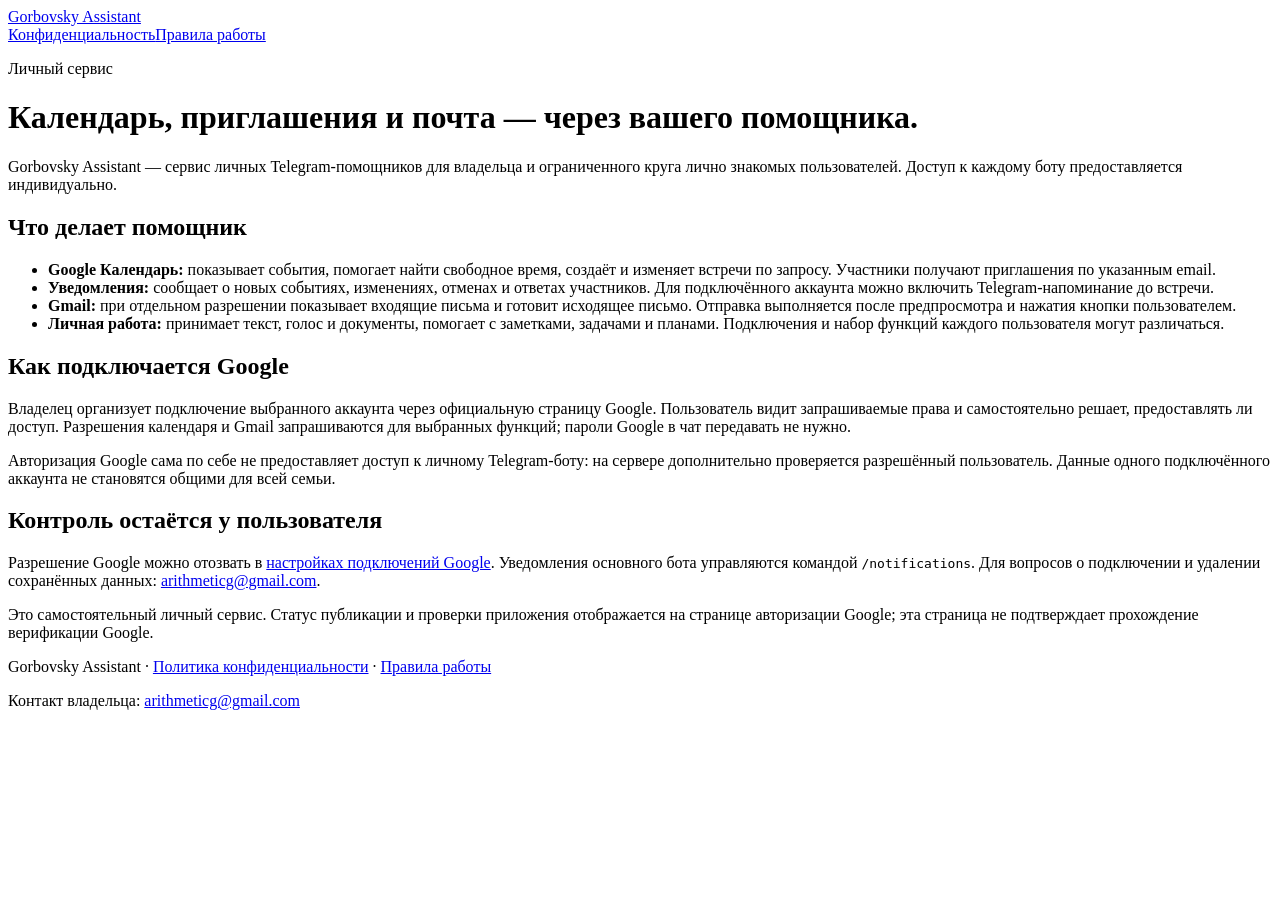
==== index.html @ 18955502 "Publish Gorbovsky Assistant index.html" ====
<!doctype html>
<html lang="ru"><head><meta charset="utf-8"><meta name="viewport" content="width=device-width,initial-scale=1"><meta name="description" content="Gorbovsky Assistant — личный Telegram-помощник для календаря, приглашений и почты."><title>Gorbovsky Assistant — личный помощник</title><link rel="stylesheet" href="site.css"></head>
<body><header><a href="index.html">Gorbovsky Assistant</a><nav aria-label="Навигация"><a href="privacy.html">Конфиденциальность</a><a href="terms.html">Правила работы</a></nav></header>
<main><p class="eyebrow">Личный сервис</p><h1>Календарь, приглашения и почта — через вашего помощника.</h1><p class="lead">Gorbovsky Assistant — сервис личных Telegram-помощников для владельца и ограниченного круга лично знакомых пользователей. Доступ к каждому боту предоставляется индивидуально.</p>
<section class="card"><h2>Что делает помощник</h2><ul><li><strong>Google Календарь:</strong> показывает события, помогает найти свободное время, создаёт и изменяет встречи по запросу. Участники получают приглашения по указанным email.</li><li><strong>Уведомления:</strong> сообщает о новых событиях, изменениях, отменах и ответах участников. Для подключённого аккаунта можно включить Telegram-напоминание до встречи.</li><li><strong>Gmail:</strong> при отдельном разрешении показывает входящие письма и готовит исходящее письмо. Отправка выполняется после предпросмотра и нажатия кнопки пользователем.</li><li><strong>Личная работа:</strong> принимает текст, голос и документы, помогает с заметками, задачами и планами. Подключения и набор функций каждого пользователя могут различаться.</li></ul></section>
<section><h2>Как подключается Google</h2><p>Владелец организует подключение выбранного аккаунта через официальную страницу Google. Пользователь видит запрашиваемые права и самостоятельно решает, предоставлять ли доступ. Разрешения календаря и Gmail запрашиваются для выбранных функций; пароли Google в чат передавать не нужно.</p><p>Авторизация Google сама по себе не предоставляет доступ к личному Telegram-боту: на сервере дополнительно проверяется разрешённый пользователь. Данные одного подключённого аккаунта не становятся общими для всей семьи.</p></section>
<section><h2>Контроль остаётся у пользователя</h2><p>Разрешение Google можно отозвать в <a href="https://myaccount.google.com/connections">настройках подключений Google</a>. Уведомления основного бота управляются командой <code>/notifications</code>. Для вопросов о подключении и удалении сохранённых данных: <a href="mailto:arithmeticg@gmail.com">arithmeticg@gmail.com</a>.</p><p class="notice">Это самостоятельный личный сервис. Статус публикации и проверки приложения отображается на странице авторизации Google; эта страница не подтверждает прохождение верификации Google.</p></section>
</main><footer><p>Gorbovsky Assistant · <a href="privacy.html">Политика конфиденциальности</a> · <a href="terms.html">Правила работы</a></p><p>Контакт владельца: <a href="mailto:arithmeticg@gmail.com">arithmeticg@gmail.com</a></p></footer></body></html>
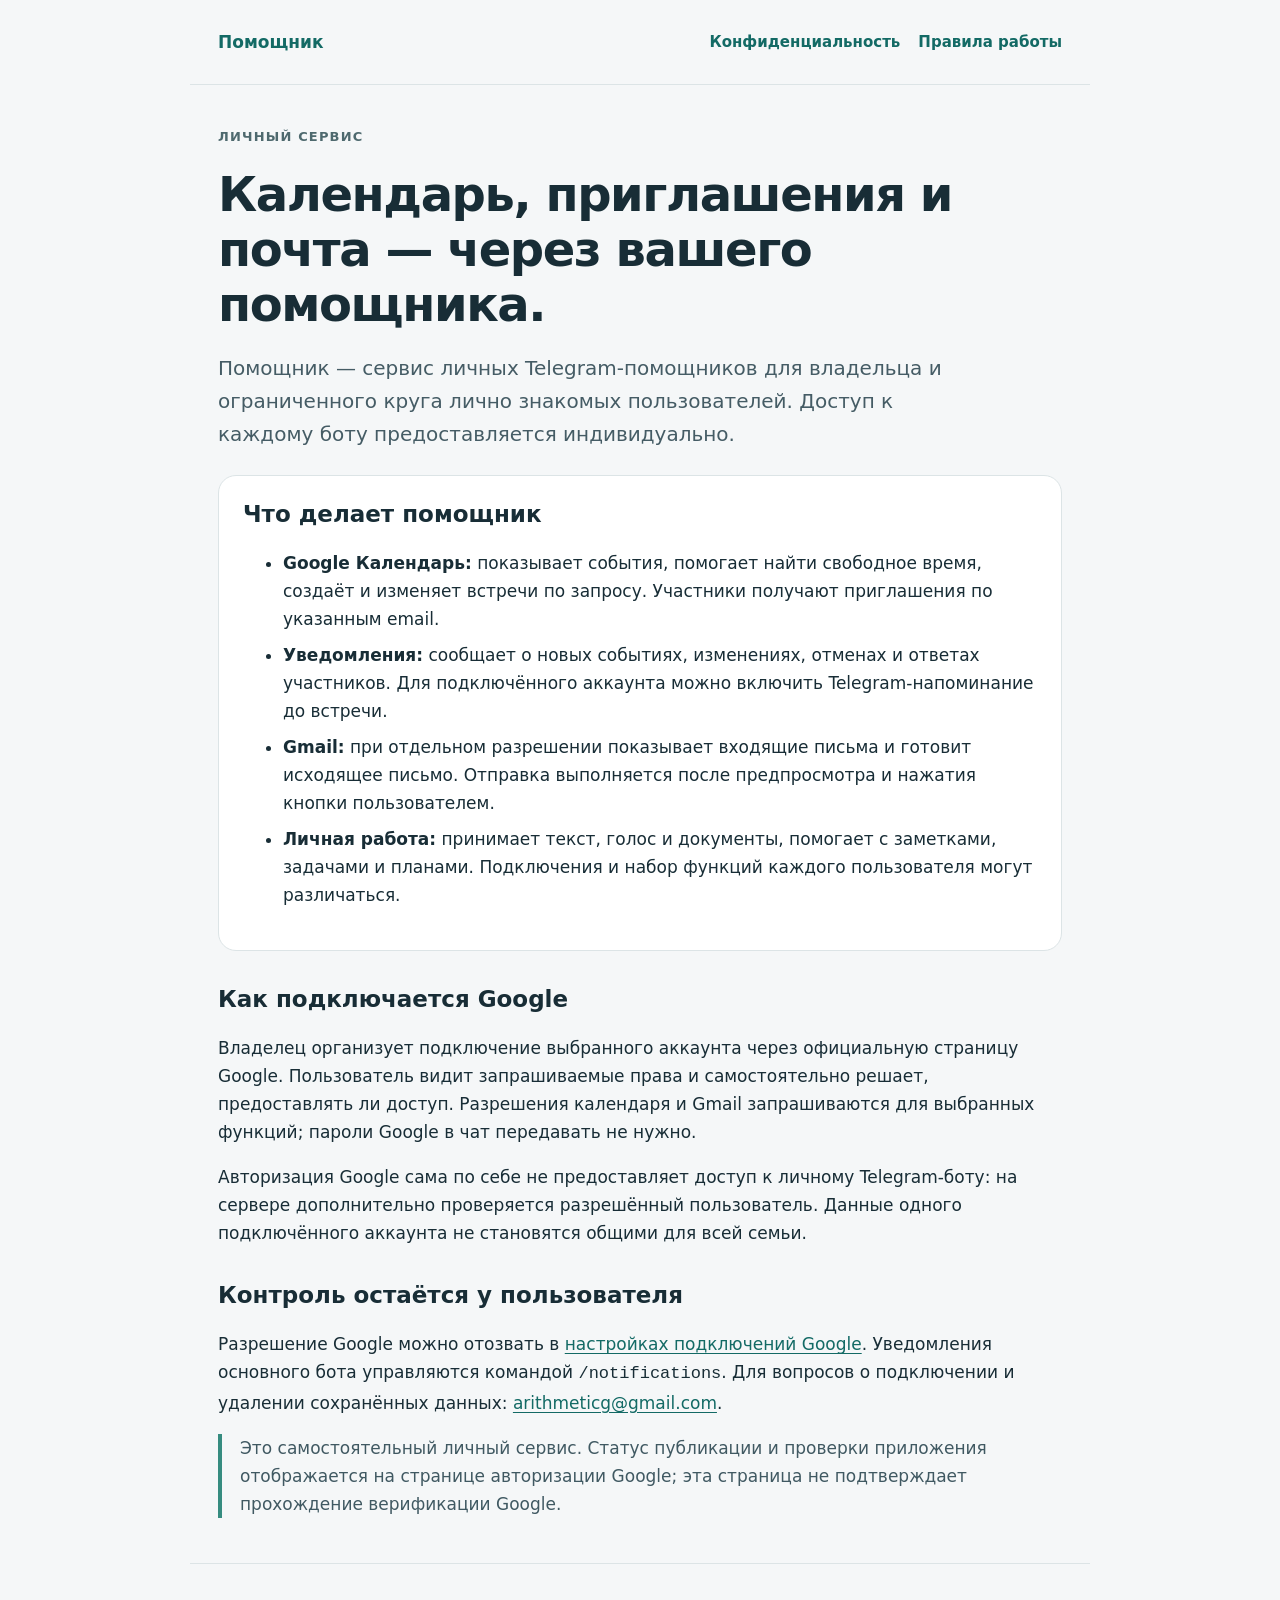
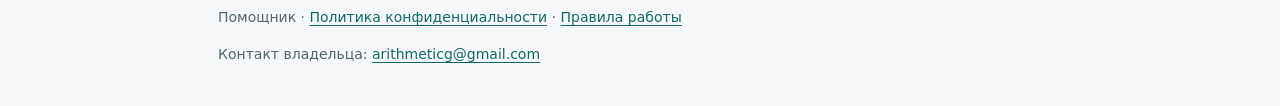
==== commit 711bacf7: "Use neutral application name Помощник" ====
--- a/index.html
+++ b/index.html
@@ -1,8 +1,8 @@
 <!doctype html>
-<html lang="ru"><head><meta charset="utf-8"><meta name="viewport" content="width=device-width,initial-scale=1"><meta name="description" content="Gorbovsky Assistant — личный Telegram-помощник для календаря, приглашений и почты."><title>Gorbovsky Assistant — личный помощник</title><link rel="stylesheet" href="site.css"></head>
-<body><header><a href="index.html">Gorbovsky Assistant</a><nav aria-label="Навигация"><a href="privacy.html">Конфиденциальность</a><a href="terms.html">Правила работы</a></nav></header>
-<main><p class="eyebrow">Личный сервис</p><h1>Календарь, приглашения и почта — через вашего помощника.</h1><p class="lead">Gorbovsky Assistant — сервис личных Telegram-помощников для владельца и ограниченного круга лично знакомых пользователей. Доступ к каждому боту предоставляется индивидуально.</p>
+<html lang="ru"><head><meta charset="utf-8"><meta name="viewport" content="width=device-width,initial-scale=1"><meta name="description" content="Помощник — личный Telegram-помощник для календаря, приглашений и почты."><title>Помощник — личный помощник</title><link rel="stylesheet" href="site.css"></head>
+<body><header><a href="index.html">Помощник</a><nav aria-label="Навигация"><a href="privacy.html">Конфиденциальность</a><a href="terms.html">Правила работы</a></nav></header>
+<main><p class="eyebrow">Личный сервис</p><h1>Календарь, приглашения и почта — через вашего помощника.</h1><p class="lead">Помощник — сервис личных Telegram-помощников для владельца и ограниченного круга лично знакомых пользователей. Доступ к каждому боту предоставляется индивидуально.</p>
 <section class="card"><h2>Что делает помощник</h2><ul><li><strong>Google Календарь:</strong> показывает события, помогает найти свободное время, создаёт и изменяет встречи по запросу. Участники получают приглашения по указанным email.</li><li><strong>Уведомления:</strong> сообщает о новых событиях, изменениях, отменах и ответах участников. Для подключённого аккаунта можно включить Telegram-напоминание до встречи.</li><li><strong>Gmail:</strong> при отдельном разрешении показывает входящие письма и готовит исходящее письмо. Отправка выполняется после предпросмотра и нажатия кнопки пользователем.</li><li><strong>Личная работа:</strong> принимает текст, голос и документы, помогает с заметками, задачами и планами. Подключения и набор функций каждого пользователя могут различаться.</li></ul></section>
 <section><h2>Как подключается Google</h2><p>Владелец организует подключение выбранного аккаунта через официальную страницу Google. Пользователь видит запрашиваемые права и самостоятельно решает, предоставлять ли доступ. Разрешения календаря и Gmail запрашиваются для выбранных функций; пароли Google в чат передавать не нужно.</p><p>Авторизация Google сама по себе не предоставляет доступ к личному Telegram-боту: на сервере дополнительно проверяется разрешённый пользователь. Данные одного подключённого аккаунта не становятся общими для всей семьи.</p></section>
 <section><h2>Контроль остаётся у пользователя</h2><p>Разрешение Google можно отозвать в <a href="https://myaccount.google.com/connections">настройках подключений Google</a>. Уведомления основного бота управляются командой <code>/notifications</code>. Для вопросов о подключении и удалении сохранённых данных: <a href="mailto:arithmeticg@gmail.com">arithmeticg@gmail.com</a>.</p><p class="notice">Это самостоятельный личный сервис. Статус публикации и проверки приложения отображается на странице авторизации Google; эта страница не подтверждает прохождение верификации Google.</p></section>
-</main><footer><p>Gorbovsky Assistant · <a href="privacy.html">Политика конфиденциальности</a> · <a href="terms.html">Правила работы</a></p><p>Контакт владельца: <a href="mailto:arithmeticg@gmail.com">arithmeticg@gmail.com</a></p></footer></body></html>
+</main><footer><p>Помощник · <a href="privacy.html">Политика конфиденциальности</a> · <a href="terms.html">Правила работы</a></p><p>Контакт владельца: <a href="mailto:arithmeticg@gmail.com">arithmeticg@gmail.com</a></p></footer></body></html>
--- a/site.css
+++ b/site.css
@@ -0,0 +1 @@
+:root{font-family:system-ui,-apple-system,BlinkMacSystemFont,"Segoe UI",sans-serif;color:#182d36;background:#f5f7f8;line-height:1.65;font-size:17px}*{box-sizing:border-box}body{margin:0}a{color:#136a65;text-underline-offset:3px}a:hover{color:#0a4945}header,main,footer{max-width:900px;margin:auto;padding:28px}header{display:flex;align-items:center;justify-content:space-between;gap:20px;border-bottom:1px solid #dce4e6}header a{font-weight:700;text-decoration:none}nav{display:flex;gap:18px;font-size:15px}.eyebrow{font-weight:650;font-size:13px;letter-spacing:.09em;text-transform:uppercase;color:#4e696e}h1{font-size:clamp(32px,5vw,48px);line-height:1.14;letter-spacing:-.03em;margin:20px 0}h2{font-size:23px;line-height:1.3;margin-top:34px}.lead{font-size:20px;color:#455c65;max-width:740px}.card{background:#fff;border:1px solid #dce4e6;border-radius:18px;padding:24px;margin:24px 0}.card h2{margin-top:0}li{margin:8px 0}footer{color:#52656c;font-size:14px;border-top:1px solid #dce4e6}p,li{overflow-wrap:anywhere}.notice{border-left:4px solid #368c80;padding-left:18px;color:#405962}.meta{font-size:14px;color:#52656c}@media(max-width:580px){header,main,footer{padding:22px}header{align-items:flex-start;flex-direction:column}nav{flex-wrap:wrap}.card{padding:20px}}
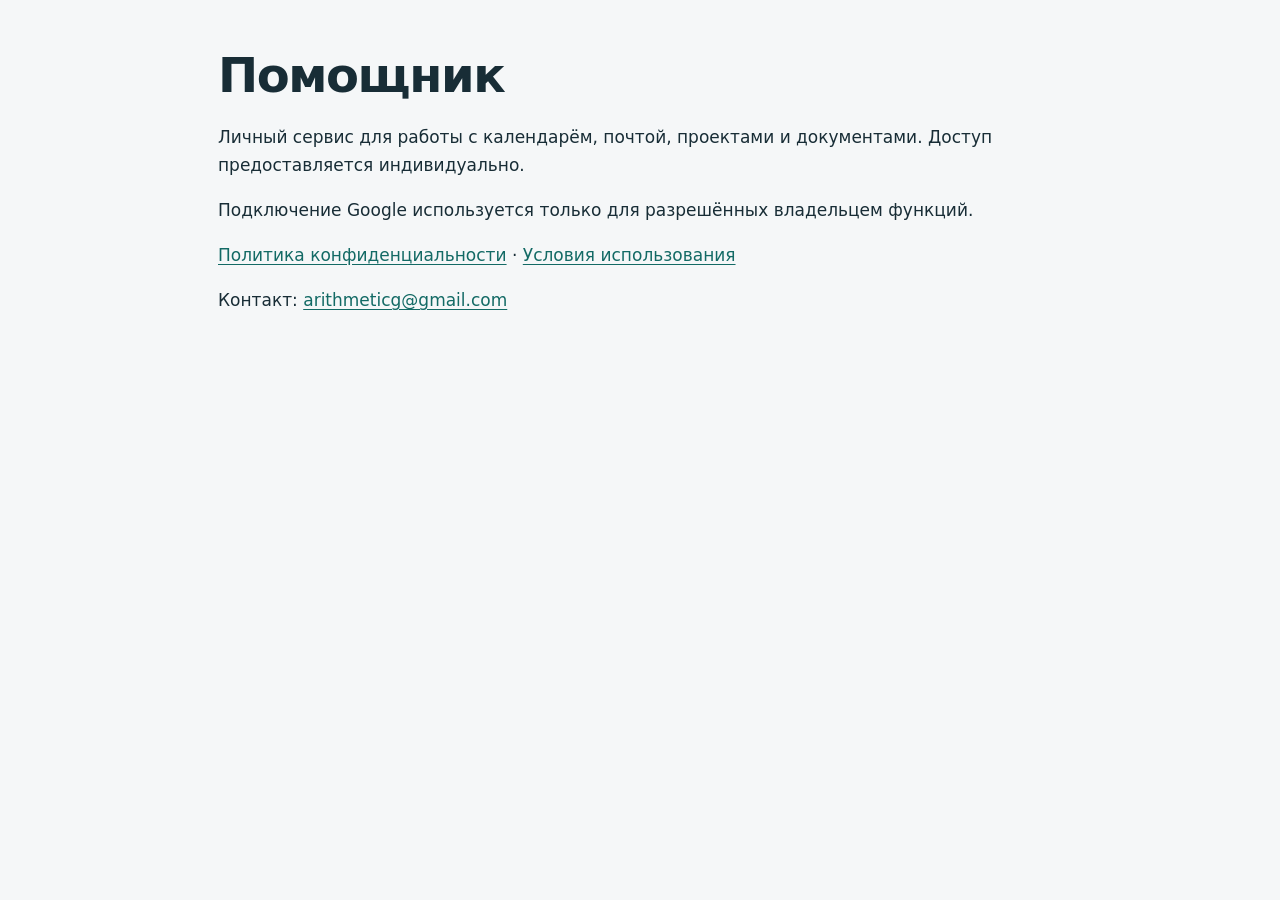
==== commit 50664b5f: "Remove optional public guide at owner's request" ====
--- a/index.html
+++ b/index.html
@@ -1,8 +1,2 @@
 <!doctype html>
-<html lang="ru"><head><meta charset="utf-8"><meta name="viewport" content="width=device-width,initial-scale=1"><meta name="description" content="Помощник — личный Telegram-помощник для календаря, приглашений и почты."><title>Помощник — личный помощник</title><link rel="stylesheet" href="site.css"></head>
-<body><header><a href="index.html">Помощник</a><nav aria-label="Навигация"><a href="privacy.html">Конфиденциальность</a><a href="terms.html">Правила работы</a></nav></header>
-<main><p class="eyebrow">Личный сервис</p><h1>Календарь, приглашения и почта — через вашего помощника.</h1><p class="lead">Помощник — сервис личных Telegram-помощников для владельца и ограниченного круга лично знакомых пользователей. Доступ к каждому боту предоставляется индивидуально.</p>
-<section class="card"><h2>Что делает помощник</h2><ul><li><strong>Google Календарь:</strong> показывает события, помогает найти свободное время, создаёт и изменяет встречи по запросу. Участники получают приглашения по указанным email.</li><li><strong>Уведомления:</strong> сообщает о новых событиях, изменениях, отменах и ответах участников. Для подключённого аккаунта можно включить Telegram-напоминание до встречи.</li><li><strong>Gmail:</strong> при отдельном разрешении показывает входящие письма и готовит исходящее письмо. Отправка выполняется после предпросмотра и нажатия кнопки пользователем.</li><li><strong>Личная работа:</strong> принимает текст, голос и документы, помогает с заметками, задачами и планами. Подключения и набор функций каждого пользователя могут различаться.</li></ul></section>
-<section><h2>Как подключается Google</h2><p>Владелец организует подключение выбранного аккаунта через официальную страницу Google. Пользователь видит запрашиваемые права и самостоятельно решает, предоставлять ли доступ. Разрешения календаря и Gmail запрашиваются для выбранных функций; пароли Google в чат передавать не нужно.</p><p>Авторизация Google сама по себе не предоставляет доступ к личному Telegram-боту: на сервере дополнительно проверяется разрешённый пользователь. Данные одного подключённого аккаунта не становятся общими для всей семьи.</p></section>
-<section><h2>Контроль остаётся у пользователя</h2><p>Разрешение Google можно отозвать в <a href="https://myaccount.google.com/connections">настройках подключений Google</a>. Уведомления основного бота управляются командой <code>/notifications</code>. Для вопросов о подключении и удалении сохранённых данных: <a href="mailto:arithmeticg@gmail.com">arithmeticg@gmail.com</a>.</p><p class="notice">Это самостоятельный личный сервис. Статус публикации и проверки приложения отображается на странице авторизации Google; эта страница не подтверждает прохождение верификации Google.</p></section>
-</main><footer><p>Помощник · <a href="privacy.html">Политика конфиденциальности</a> · <a href="terms.html">Правила работы</a></p><p>Контакт владельца: <a href="mailto:arithmeticg@gmail.com">arithmeticg@gmail.com</a></p></footer></body></html>
+<html lang="ru"><head><meta charset="utf-8"><meta name="viewport" content="width=device-width,initial-scale=1"><title>Помощник</title><link rel="stylesheet" href="site.css"></head><body><main><h1>Помощник</h1><p>Личный сервис для работы с календарём, почтой, проектами и документами. Доступ предоставляется индивидуально.</p><p>Подключение Google используется только для разрешённых владельцем функций.</p><p><a href="privacy.html">Политика конфиденциальности</a> · <a href="terms.html">Условия использования</a></p><p>Контакт: <a href="mailto:arithmeticg@gmail.com">arithmeticg@gmail.com</a></p></main></body></html>
